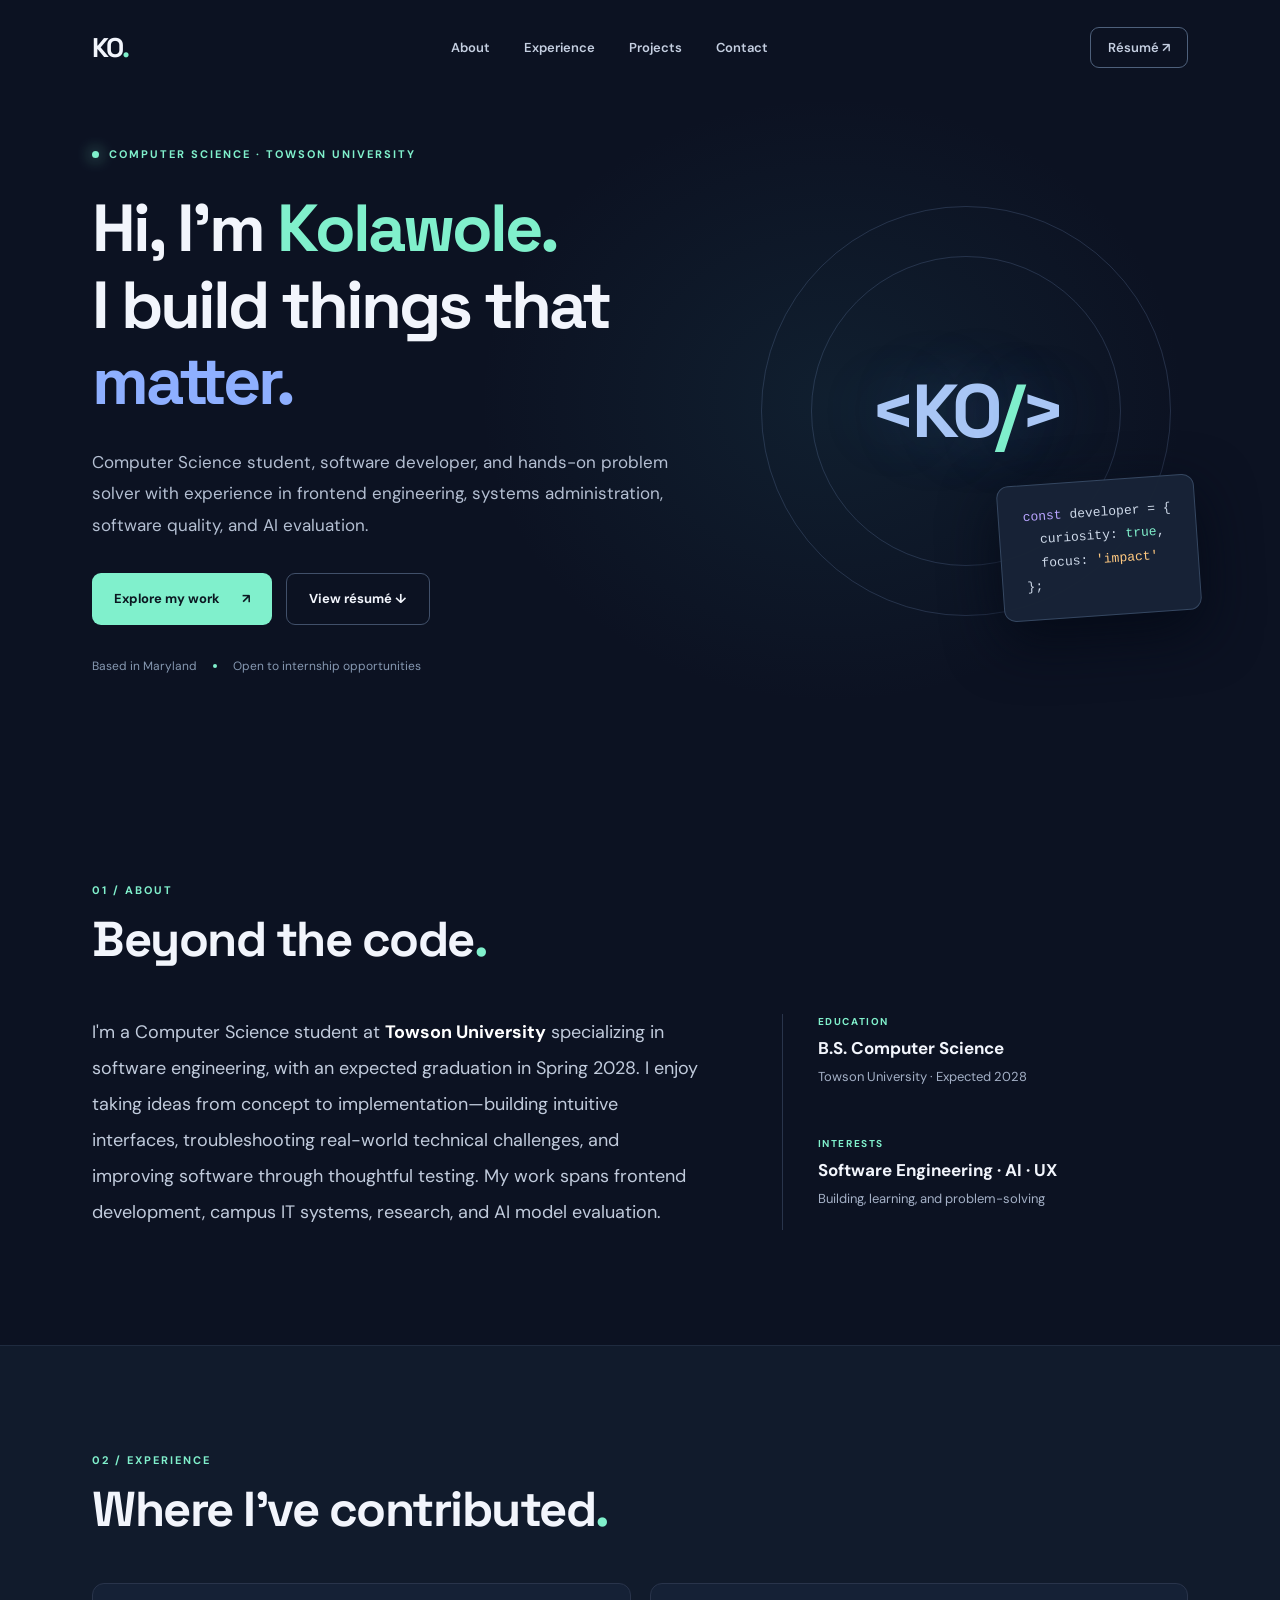
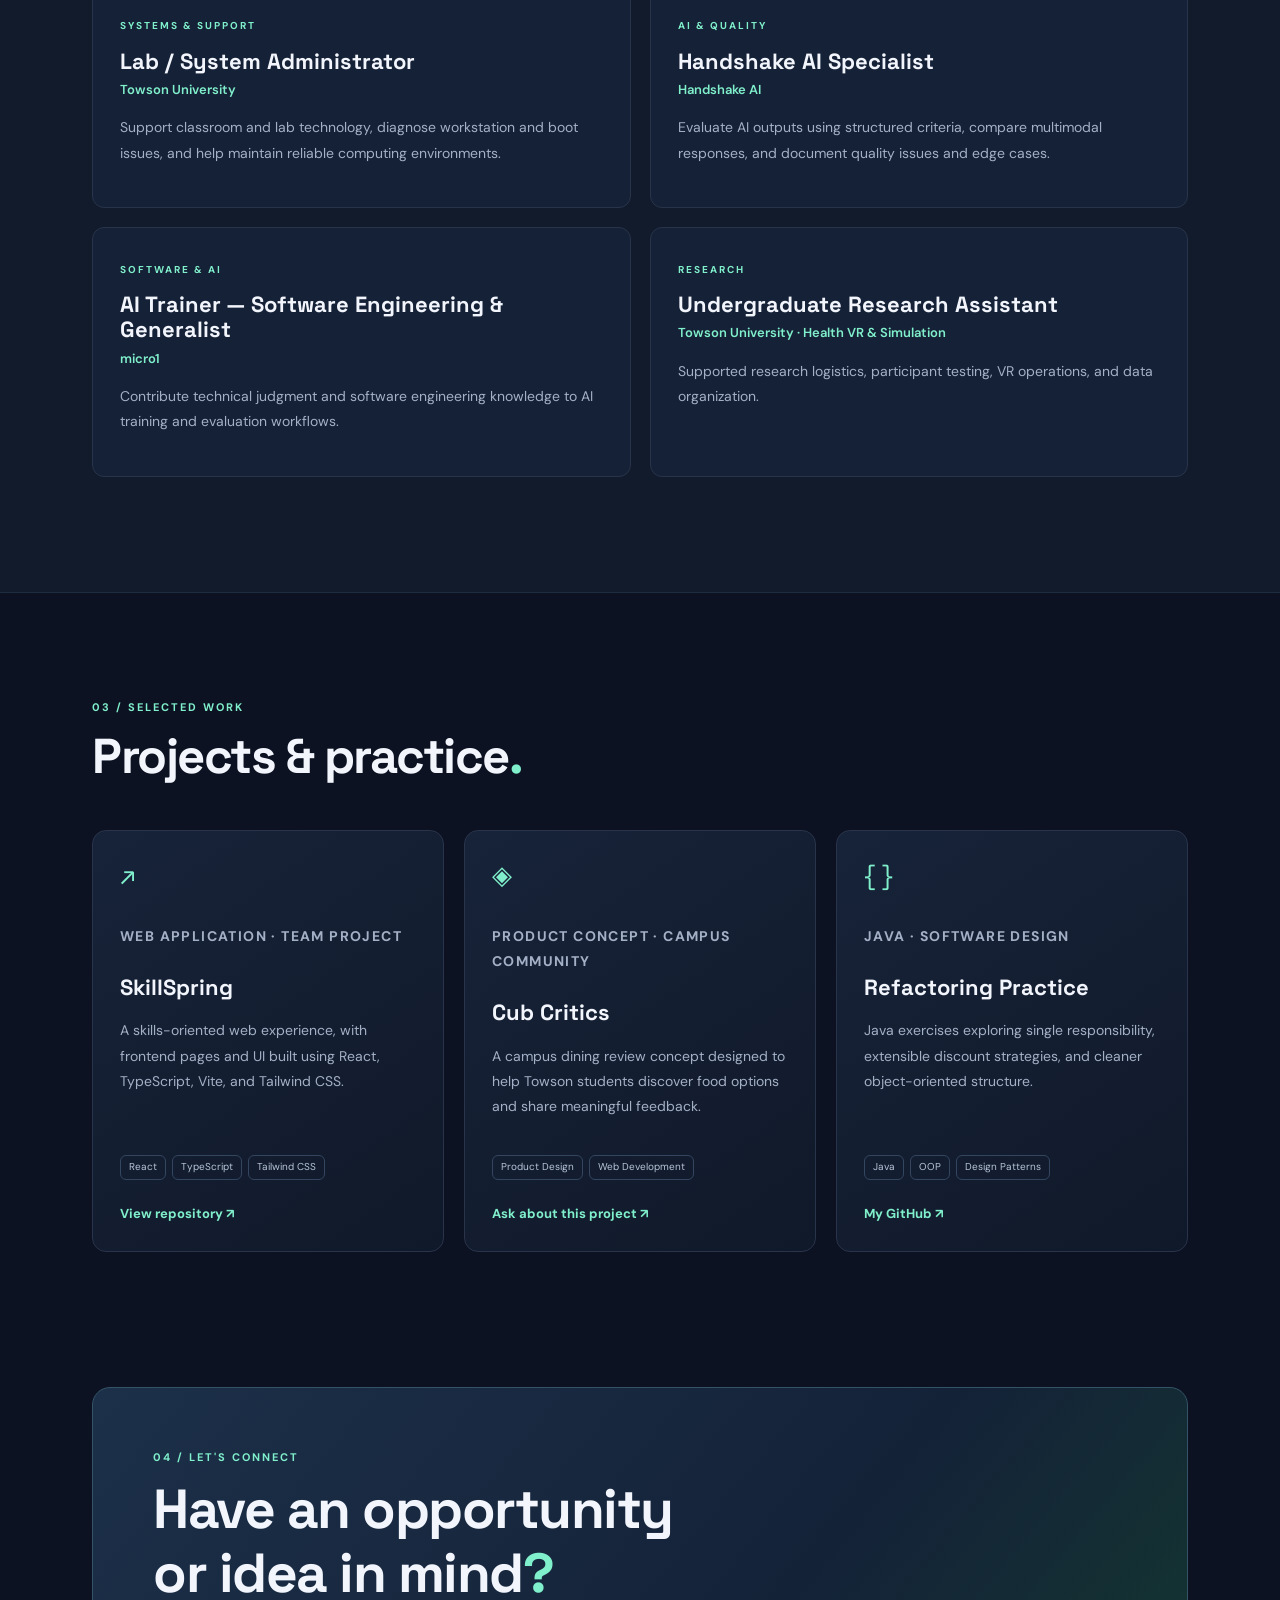
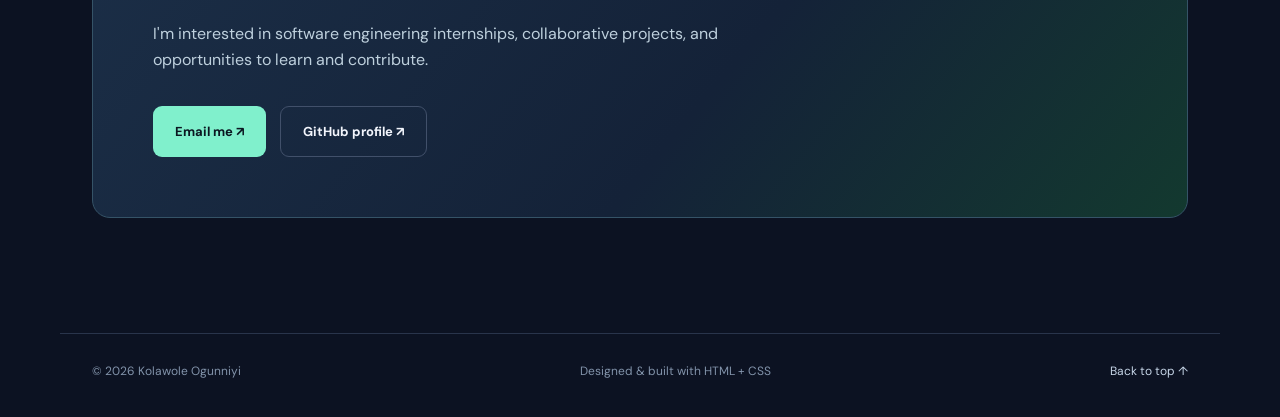
==== index.html @ 3bb537b7 "Add files via upload" ====
<!doctype html>
<html lang="en">
<head>
  <meta charset="UTF-8" />
  <meta name="viewport" content="width=device-width, initial-scale=1.0" />
  <meta name="description" content="Portfolio of Kolawole Ogunniyi, computer science student and software developer at Towson University." />
  <meta name="theme-color" content="#0c1222" />
  <title>Kolawole Ogunniyi | Software Developer</title>
  <link rel="stylesheet" href="styles.css" />
</head>
<body>
  <div class="background-glow" aria-hidden="true"></div>
  <header class="nav wrap">
    <a class="brand" href="#home"><span class="brand-mark">KO<span class="dot">.</span></span></a>
    <nav aria-label="Main navigation">
      <a href="#about">About</a><a href="#experience">Experience</a><a href="#projects">Projects</a><a href="#contact">Contact</a>
    </nav>
    <a class="nav-resume" href="Kolawole_Ogunniyi_Resume.pdf" target="_blank" rel="noopener">Résumé ↗</a>
  </header>
  <main id="home">
    <section class="hero wrap">
      <div class="hero-content">
        <div class="eyebrow"><span class="status-dot"></span> COMPUTER SCIENCE · TOWSON UNIVERSITY</div>
        <h1>Hi, I'm <span>Kolawole.</span><br />I build things that <em>matter.</em></h1>
        <p class="lead">Computer Science student, software developer, and hands-on problem solver with experience in frontend engineering, systems administration, software quality, and AI evaluation.</p>
        <div class="actions"><a class="primary" href="#projects">Explore my work <span>↗</span></a><a class="secondary" href="Kolawole_Ogunniyi_Resume.pdf" target="_blank" rel="noopener">View résumé ↓</a></div>
        <div class="hero-meta"><span>Based in Maryland</span><span class="sep"></span><span>Open to internship opportunities</span></div>
      </div>
      <div class="hero-art" aria-hidden="true"><div class="orbit orbit-one"></div><div class="orbit orbit-two"></div><div class="monogram">&lt;KO<span>/</span>&gt;</div><div class="code-card"><span class="code-purple">const</span> developer = {<br>&nbsp;&nbsp;curiosity: <span class="code-green">true</span>,<br>&nbsp;&nbsp;focus: <span class="code-yellow">'impact'</span><br>};</div></div>
    </section>
    <section id="about" class="section wrap"><div class="section-heading"><div class="kicker">01 / ABOUT</div><h2>Beyond the code<span class="accent">.</span></h2></div><div class="about-grid"><p class="about-copy">I'm a Computer Science student at <strong>Towson University</strong> specializing in software engineering, with an expected graduation in Spring 2028. I enjoy taking ideas from concept to implementation—building intuitive interfaces, troubleshooting real-world technical challenges, and improving software through thoughtful testing. My work spans frontend development, campus IT systems, research, and AI model evaluation.</p><div class="facts"><div><span>EDUCATION</span><strong>B.S. Computer Science</strong><small>Towson University · Expected 2028</small></div><div><span>INTERESTS</span><strong>Software Engineering · AI · UX</strong><small>Building, learning, and problem-solving</small></div></div></div></section>
    <section id="experience" class="section section-tinted"><div class="wrap"><div class="section-heading"><div class="kicker">02 / EXPERIENCE</div><h2>Where I've contributed<span class="accent">.</span></h2></div><div class="timeline"><article class="timeline-item"><span class="item-tag">SYSTEMS & SUPPORT</span><h3>Lab / System Administrator</h3><p class="org">Towson University</p><p>Support classroom and lab technology, diagnose workstation and boot issues, and help maintain reliable computing environments.</p></article><article class="timeline-item"><span class="item-tag">AI & QUALITY</span><h3>Handshake AI Specialist</h3><p class="org">Handshake AI</p><p>Evaluate AI outputs using structured criteria, compare multimodal responses, and document quality issues and edge cases.</p></article><article class="timeline-item"><span class="item-tag">SOFTWARE & AI</span><h3>AI Trainer — Software Engineering & Generalist</h3><p class="org">micro1</p><p>Contribute technical judgment and software engineering knowledge to AI training and evaluation workflows.</p></article><article class="timeline-item"><span class="item-tag">RESEARCH</span><h3>Undergraduate Research Assistant</h3><p class="org">Towson University · Health VR & Simulation</p><p>Supported research logistics, participant testing, VR operations, and data organization.</p></article></div></div></section>
    <section id="projects" class="section wrap"><div class="section-heading"><div class="kicker">03 / SELECTED WORK</div><h2>Projects & practice<span class="accent">.</span></h2></div><div class="project-grid"><article class="project-card"><div class="project-icon">↗</div><p class="project-type">WEB APPLICATION · TEAM PROJECT</p><h3>SkillSpring</h3><p>A skills-oriented web experience, with frontend pages and UI built using React, TypeScript, Vite, and Tailwind CSS.</p><div class="pills"><span>React</span><span>TypeScript</span><span>Tailwind CSS</span></div><a href="https://github.com/Tornikeigrok/COSC484-skillspring" target="_blank" rel="noopener noreferrer">View repository ↗</a></article><article class="project-card"><div class="project-icon">◈</div><p class="project-type">PRODUCT CONCEPT · CAMPUS COMMUNITY</p><h3>Cub Critics</h3><p>A campus dining review concept designed to help Towson students discover food options and share meaningful feedback.</p><div class="pills"><span>Product Design</span><span>Web Development</span></div><a href="mailto:kolaisaacogunniyi@gmail.com?subject=Cub%20Critics%20Project">Ask about this project ↗</a></article><article class="project-card"><div class="project-icon">{ }</div><p class="project-type">JAVA · SOFTWARE DESIGN</p><h3>Refactoring Practice</h3><p>Java exercises exploring single responsibility, extensible discount strategies, and cleaner object-oriented structure.</p><div class="pills"><span>Java</span><span>OOP</span><span>Design Patterns</span></div><a href="https://github.com/ko449-wq" target="_blank" rel="noopener noreferrer">My GitHub ↗</a></article></div></section>
    <section class="section wrap contact-section" id="contact"><div class="contact-panel"><div class="kicker">04 / LET'S CONNECT</div><h2>Have an opportunity<br />or idea in mind<span class="accent">?</span></h2><p>I'm interested in software engineering internships, collaborative projects, and opportunities to learn and contribute.</p><div class="actions"><a class="primary" href="mailto:kolaisaacogunniyi@gmail.com">Email me ↗</a><a class="secondary" href="https://github.com/ko449-wq" target="_blank" rel="noopener noreferrer">GitHub profile ↗</a></div></div></section>
  </main><footer class="footer wrap"><span>© 2026 Kolawole Ogunniyi</span><span>Designed & built with HTML + CSS</span><a href="#home">Back to top ↑</a></footer>
</body>
</html>
---- styles.css ----
@import url('https://fonts.googleapis.com/css2?family=DM+Sans:wght@400;500;600;700&family=Space+Grotesk:wght@400;500;600;700&display=swap');
:root{color-scheme:dark;--bg:#0c1222;--surface:#141e31;--border:#29344b;--text:#f2f5fc;--muted:#a4b0c6;--accent:#80f0cc;--blue:#8eafff}*{box-sizing:border-box}html{scroll-behavior:smooth}body{margin:0;background:var(--bg);color:var(--text);font-family:'DM Sans',sans-serif;line-height:1.65}a{color:inherit;text-decoration:none}a:focus-visible{outline:2px solid var(--accent);outline-offset:5px}.wrap{max-width:1160px;padding:0 32px;margin:auto}.background-glow{position:absolute;left:35%;top:70px;width:60vw;height:660px;pointer-events:none;background:radial-gradient(ellipse at center,rgba(40,105,123,.15),transparent 65%);z-index:-1}.nav{height:95px;display:flex;align-items:center;justify-content:space-between;gap:28px}.brand-mark{font:700 27px 'Space Grotesk',sans-serif;letter-spacing:-2px}.dot,.accent{color:var(--accent)}nav{display:flex;gap:34px}nav a,.nav-resume{font-size:13px;font-weight:600;color:#c5cfe1;transition:color .2s}nav a:hover,.nav-resume:hover{color:var(--accent)}.nav-resume{padding:9px 17px;border:1px solid #4e607b;border-radius:9px}.hero{min-height:650px;display:grid;grid-template-columns:1.16fr .84fr;align-items:center;gap:40px;padding-top:50px;padding-bottom:100px}.eyebrow,.kicker,.item-tag,.project-type{font-size:11px;letter-spacing:2px;font-weight:700;color:var(--accent)}.eyebrow{display:flex;align-items:center;gap:10px}.status-dot{width:7px;height:7px;background:var(--accent);border-radius:100%;box-shadow:0 0 15px var(--accent)}h1,h2,h3{font-family:'Space Grotesk',sans-serif;line-height:1.15}h1{font-size:clamp(43px,5.2vw,72px);letter-spacing:-3px;margin:27px 0}h1 span{color:var(--accent)}h1 em{font-style:normal;color:var(--blue)}.lead{color:#b4bfd2;max-width:650px;font-size:17px;line-height:1.85}.actions{display:flex;flex-wrap:wrap;gap:14px;margin-top:32px}.primary,.secondary{display:inline-flex;align-items:center;justify-content:center;gap:22px;padding:14px 22px;border-radius:9px;font-size:13px;font-weight:700;transition:transform .2s}.primary{background:var(--accent);color:#0b1721}.secondary{border:1px solid #41506a;color:var(--text)}.primary:hover,.secondary:hover{transform:translateY(-3px)}.hero-meta{margin-top:32px;display:flex;gap:16px;align-items:center;font-size:12px;color:#8698b1}.sep{width:4px;height:4px;background:var(--accent);border-radius:50%}.hero-art{height:380px;position:relative;display:grid;place-items:center}.orbit{position:absolute;border:1px solid rgba(137,167,221,.2);border-radius:50%;aspect-ratio:1}.orbit-one{width:310px}.orbit-two{width:410px}.monogram{font:700 75px 'Space Grotesk',sans-serif;color:#a9c6f5;letter-spacing:-5px;text-shadow:0 0 65px rgba(100,165,244,.25)}.monogram span{color:var(--accent)}.code-card{position:absolute;right:-10px;bottom:-15px;padding:20px 24px;border:1px solid #354761;background:rgba(24,35,55,.98);border-radius:12px;box-shadow:0 20px 55px #050b18;font:13px/1.8 monospace;color:#ced9e9;transform:rotate(-4deg)}.code-purple{color:#b9a4ff}.code-green{color:#80f0cc}.code-yellow{color:#ffc980}.section{padding-top:105px;padding-bottom:115px}.section-heading{margin-bottom:46px}h2{font-size:clamp(32px,4vw,49px);letter-spacing:-1.5px;margin:12px 0}.about-grid{display:grid;grid-template-columns:1.2fr .8fr;gap:80px}.about-copy{font-size:18px;color:#c1cbdc;line-height:2;margin:0}.about-copy strong{color:white}.facts{border-left:1px solid var(--border);padding-left:35px;display:grid;gap:28px}.facts div{display:flex;flex-direction:column;gap:4px}.facts span{font-size:10px;letter-spacing:1.6px;color:var(--accent);font-weight:700}.facts strong{font-size:17px}.facts small{font-size:13px;color:var(--muted)}.section-tinted{background:#111b2c;border-top:1px solid #1f2b3f;border-bottom:1px solid #1f2b3f}.timeline{display:grid;grid-template-columns:repeat(2,minmax(0,1fr));gap:19px}.timeline-item{padding:27px;border:1px solid var(--border);border-radius:12px;background:#152136}.item-tag{font-size:10px}.timeline h3,.project-card h3{font-size:22px;margin:11px 0 4px}.org{color:var(--accent)!important;font-weight:600!important;margin:0 0 14px!important;font-size:13px!important}.timeline p,.project-card p{color:var(--muted);font-size:14px;line-height:1.8}.project-grid{display:grid;grid-template-columns:repeat(3,minmax(0,1fr));gap:20px}.project-card{min-height:380px;border:1px solid var(--border);border-radius:14px;padding:27px;display:flex;flex-direction:column;background:linear-gradient(145deg,#172339,#101929)}.project-icon{font:26px 'Space Grotesk',sans-serif;color:var(--accent);margin-bottom:18px}.project-type{font-size:9px;letter-spacing:1.4px}.project-card h3{margin-top:12px}.project-card .pills{display:flex;flex-wrap:wrap;gap:6px;margin-top:auto;padding-top:22px}.pills span{border:1px solid #344560;border-radius:6px;padding:3px 8px;font-size:10px;color:#b8c5d9}.project-card>a{font-size:13px;font-weight:700;color:var(--accent);margin-top:23px}.contact-section{padding-top:20px}.contact-panel{padding:60px;background:linear-gradient(130deg,#1c3049,#142238 60%,#13392f);border:1px solid #355367;border-radius:18px}.contact-panel h2{font-size:clamp(34px,4.3vw,56px)}.contact-panel p{max-width:620px;color:#bed0dd}.footer{border-top:1px solid var(--border);padding-top:28px;padding-bottom:35px;display:flex;justify-content:space-between;gap:18px;color:#8293aa;font-size:12px}.footer a{color:#c6d5e7}@media(max-width:850px){.hero{grid-template-columns:1fr;padding-top:45px}.hero-art{height:250px}.orbit-one{width:220px}.orbit-two{width:290px}.monogram{font-size:55px}.code-card{right:8%;bottom:-18px;font-size:11px}.about-grid{grid-template-columns:1fr;gap:32px}.facts{border-left:0;border-top:1px solid var(--border);padding-left:0;padding-top:24px}.project-grid{grid-template-columns:1fr}.project-card{min-height:300px}}@media(max-width:580px){.wrap{padding-left:20px;padding-right:20px}.nav{height:auto;padding-top:20px;padding-bottom:20px;flex-wrap:wrap}nav{order:3;width:100%;justify-content:space-between;gap:12px}.nav-resume{margin-left:auto}.hero{padding-top:25px;padding-bottom:70px}h1{letter-spacing:-2px}.lead{font-size:15px}.hero-art{display:none}.section{padding-top:72px;padding-bottom:80px}.timeline{grid-template-columns:1fr}.contact-panel{padding:29px}.footer{flex-wrap:wrap}}
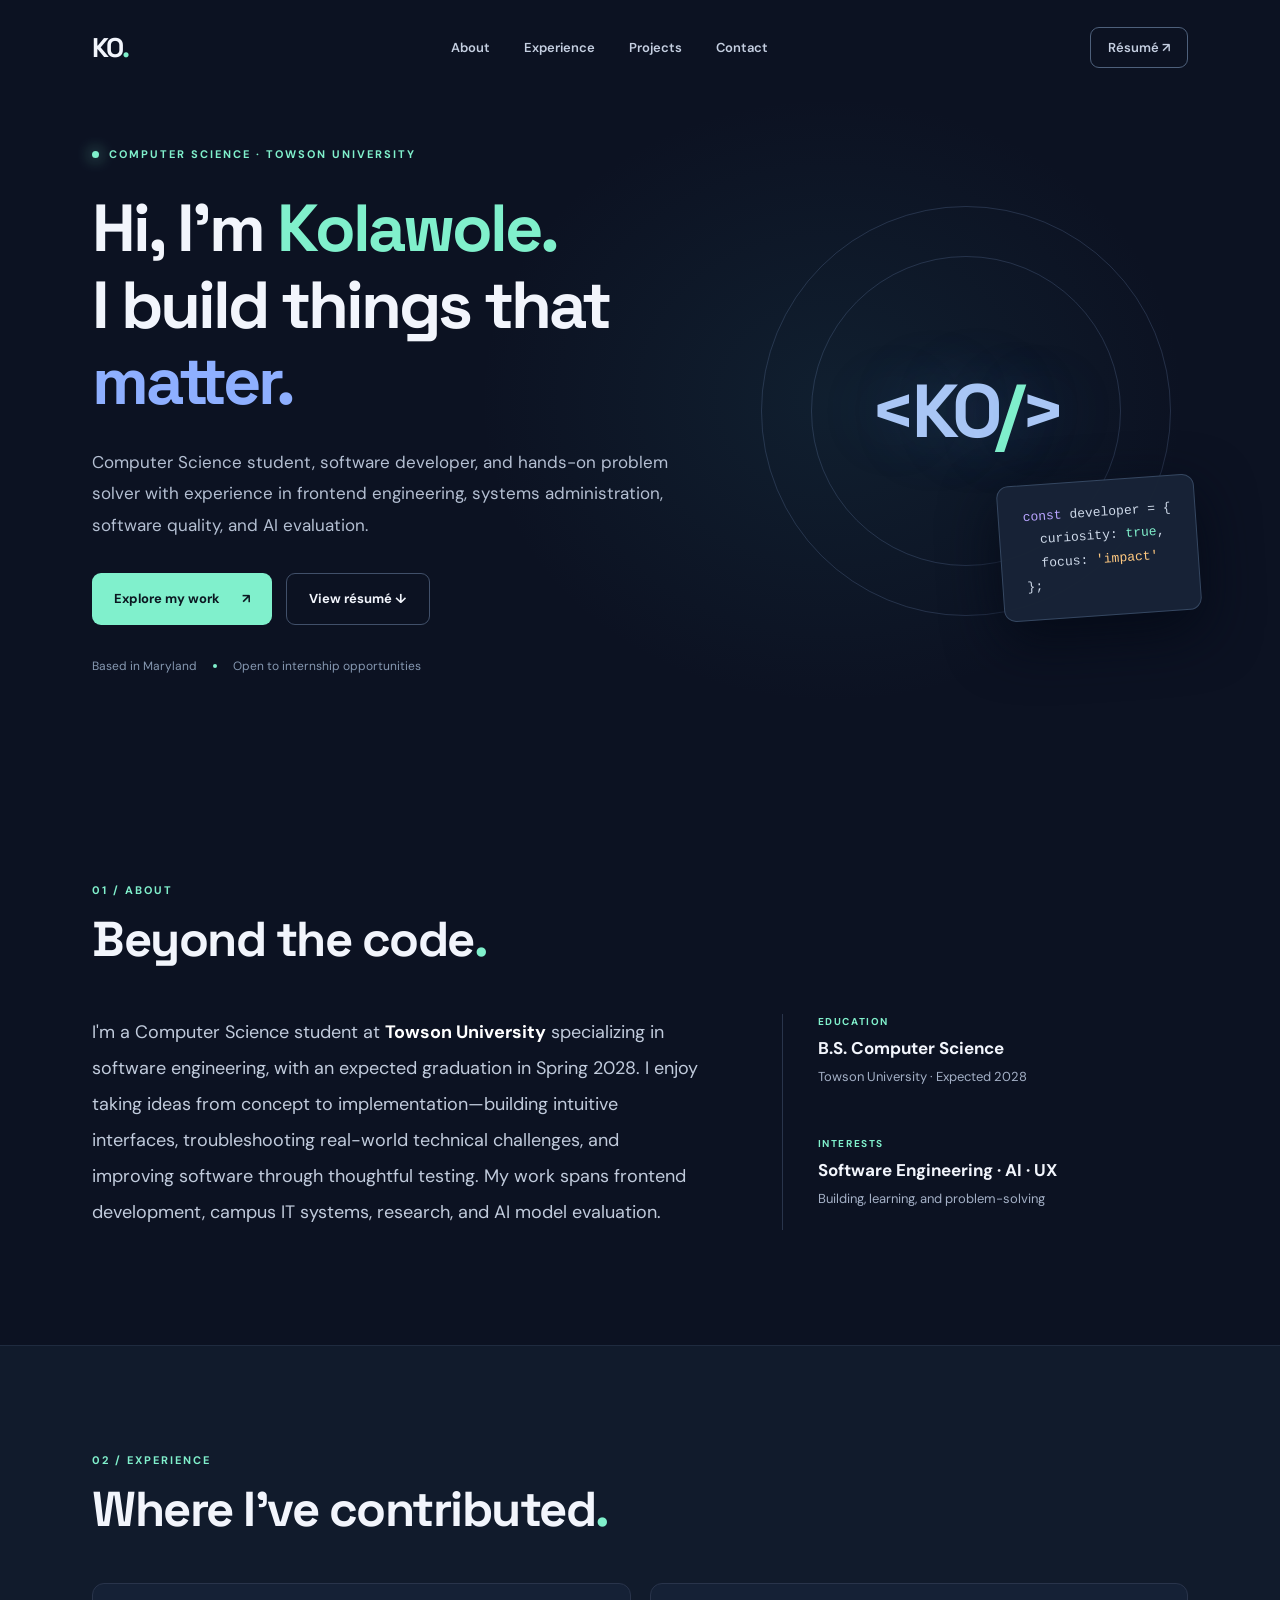
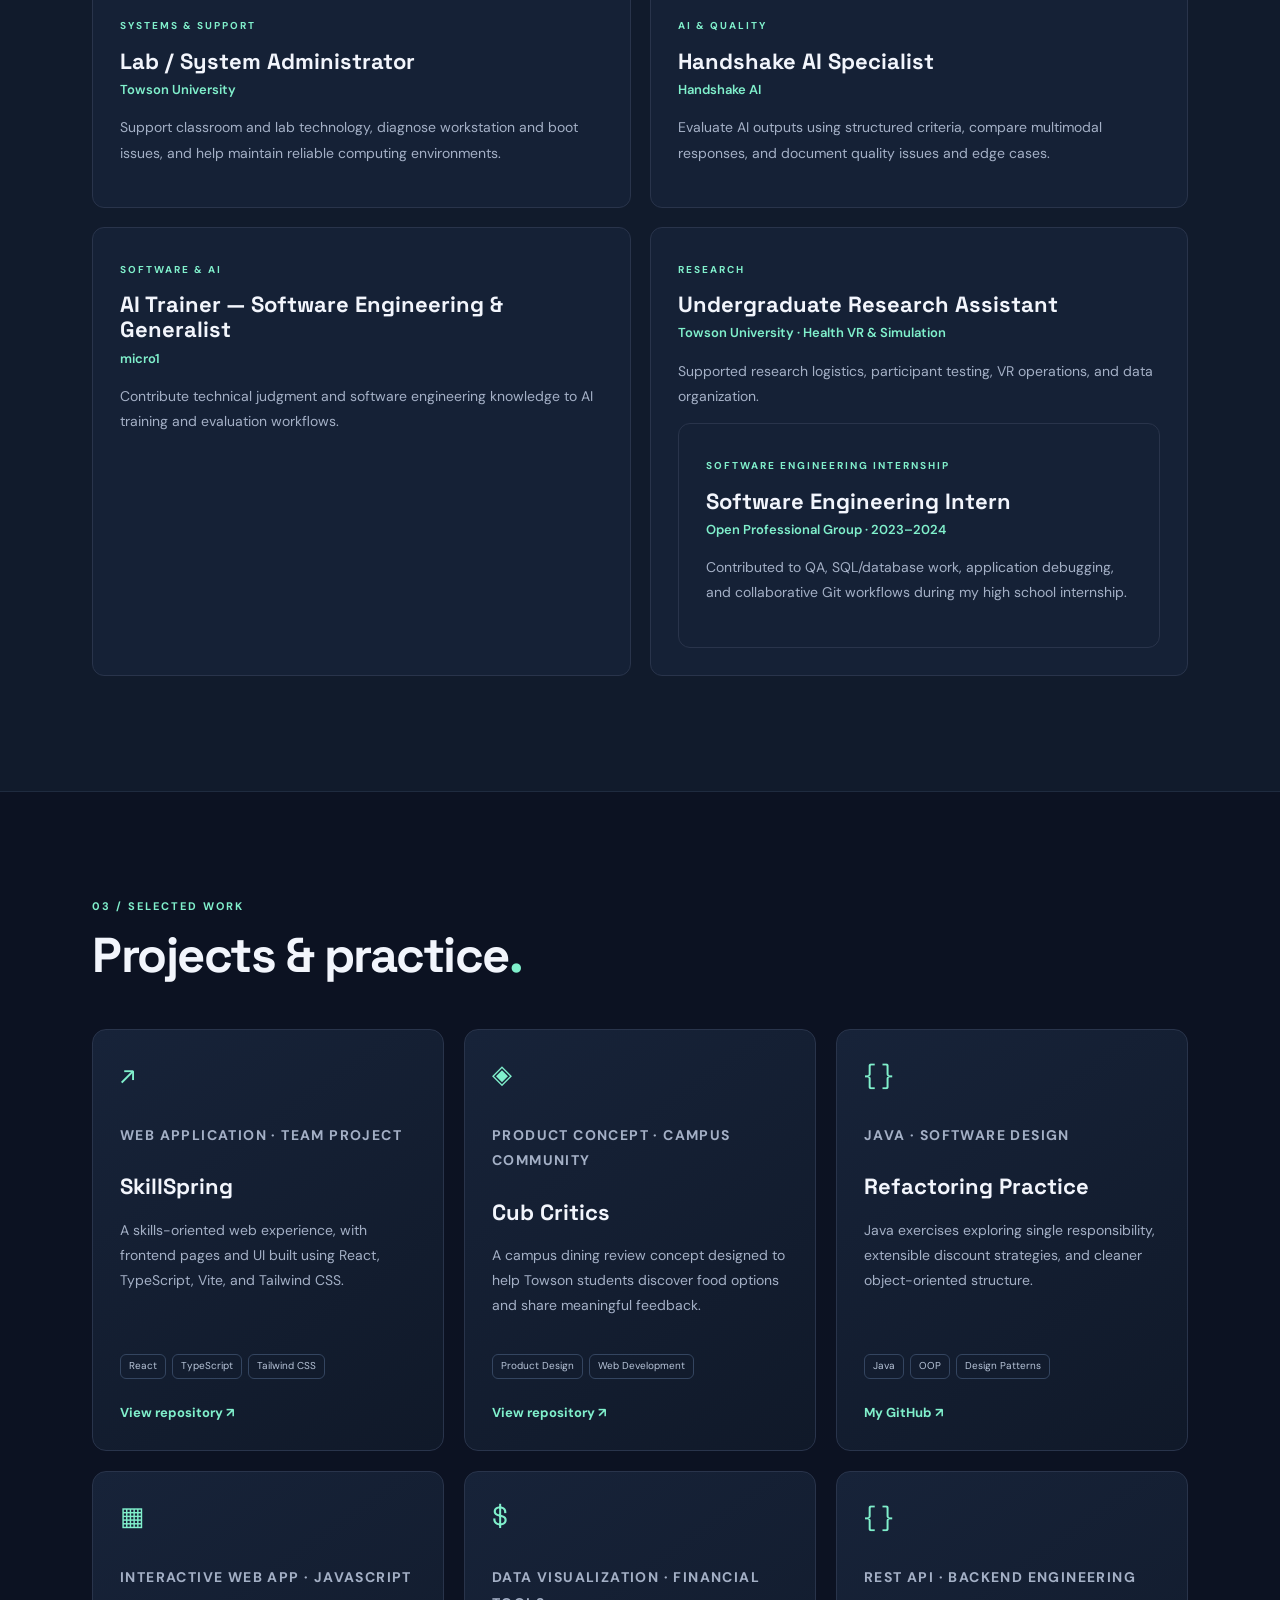
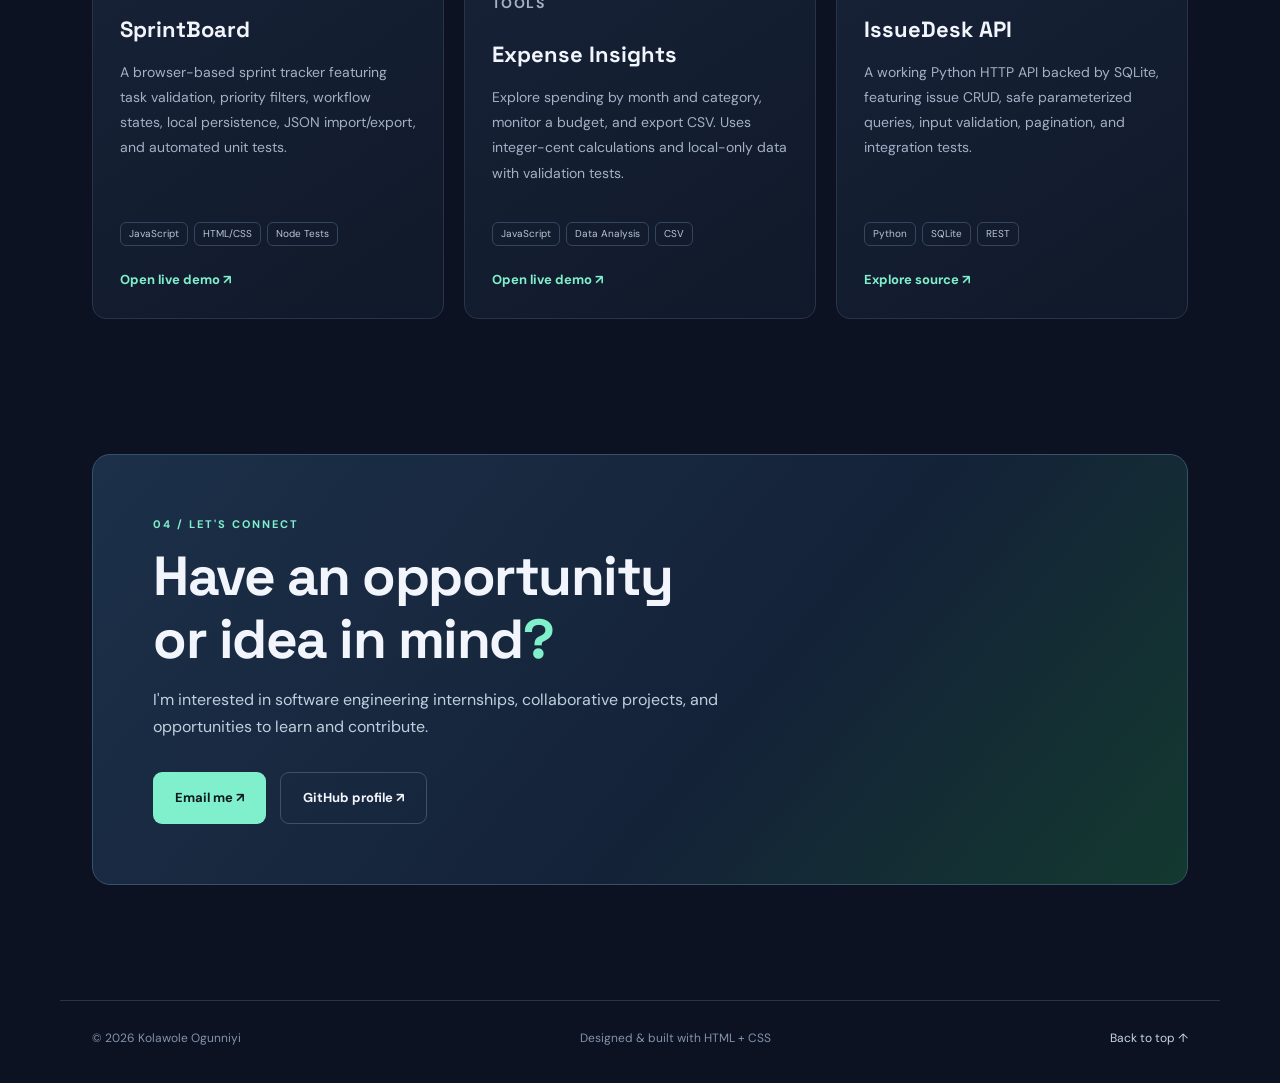
==== commit 0acf3f34: "Add tested software engineering portfolio labs and featured project links" ====
--- a/index.html
+++ b/index.html
@@ -29,8 +29,8 @@
       <div class="hero-art" aria-hidden="true"><div class="orbit orbit-one"></div><div class="orbit orbit-two"></div><div class="monogram">&lt;KO<span>/</span>&gt;</div><div class="code-card"><span class="code-purple">const</span> developer = {<br>&nbsp;&nbsp;curiosity: <span class="code-green">true</span>,<br>&nbsp;&nbsp;focus: <span class="code-yellow">'impact'</span><br>};</div></div>
     </section>
     <section id="about" class="section wrap"><div class="section-heading"><div class="kicker">01 / ABOUT</div><h2>Beyond the code<span class="accent">.</span></h2></div><div class="about-grid"><p class="about-copy">I'm a Computer Science student at <strong>Towson University</strong> specializing in software engineering, with an expected graduation in Spring 2028. I enjoy taking ideas from concept to implementation—building intuitive interfaces, troubleshooting real-world technical challenges, and improving software through thoughtful testing. My work spans frontend development, campus IT systems, research, and AI model evaluation.</p><div class="facts"><div><span>EDUCATION</span><strong>B.S. Computer Science</strong><small>Towson University · Expected 2028</small></div><div><span>INTERESTS</span><strong>Software Engineering · AI · UX</strong><small>Building, learning, and problem-solving</small></div></div></div></section>
-    <section id="experience" class="section section-tinted"><div class="wrap"><div class="section-heading"><div class="kicker">02 / EXPERIENCE</div><h2>Where I've contributed<span class="accent">.</span></h2></div><div class="timeline"><article class="timeline-item"><span class="item-tag">SYSTEMS & SUPPORT</span><h3>Lab / System Administrator</h3><p class="org">Towson University</p><p>Support classroom and lab technology, diagnose workstation and boot issues, and help maintain reliable computing environments.</p></article><article class="timeline-item"><span class="item-tag">AI & QUALITY</span><h3>Handshake AI Specialist</h3><p class="org">Handshake AI</p><p>Evaluate AI outputs using structured criteria, compare multimodal responses, and document quality issues and edge cases.</p></article><article class="timeline-item"><span class="item-tag">SOFTWARE & AI</span><h3>AI Trainer — Software Engineering & Generalist</h3><p class="org">micro1</p><p>Contribute technical judgment and software engineering knowledge to AI training and evaluation workflows.</p></article><article class="timeline-item"><span class="item-tag">RESEARCH</span><h3>Undergraduate Research Assistant</h3><p class="org">Towson University · Health VR & Simulation</p><p>Supported research logistics, participant testing, VR operations, and data organization.</p></article></div></div></section>
-    <section id="projects" class="section wrap"><div class="section-heading"><div class="kicker">03 / SELECTED WORK</div><h2>Projects & practice<span class="accent">.</span></h2></div><div class="project-grid"><article class="project-card"><div class="project-icon">↗</div><p class="project-type">WEB APPLICATION · TEAM PROJECT</p><h3>SkillSpring</h3><p>A skills-oriented web experience, with frontend pages and UI built using React, TypeScript, Vite, and Tailwind CSS.</p><div class="pills"><span>React</span><span>TypeScript</span><span>Tailwind CSS</span></div><a href="https://github.com/Tornikeigrok/COSC484-skillspring" target="_blank" rel="noopener noreferrer">View repository ↗</a></article><article class="project-card"><div class="project-icon">◈</div><p class="project-type">PRODUCT CONCEPT · CAMPUS COMMUNITY</p><h3>Cub Critics</h3><p>A campus dining review concept designed to help Towson students discover food options and share meaningful feedback.</p><div class="pills"><span>Product Design</span><span>Web Development</span></div><a href="mailto:kolaisaacogunniyi@gmail.com?subject=Cub%20Critics%20Project">Ask about this project ↗</a></article><article class="project-card"><div class="project-icon">{ }</div><p class="project-type">JAVA · SOFTWARE DESIGN</p><h3>Refactoring Practice</h3><p>Java exercises exploring single responsibility, extensible discount strategies, and cleaner object-oriented structure.</p><div class="pills"><span>Java</span><span>OOP</span><span>Design Patterns</span></div><a href="https://github.com/ko449-wq" target="_blank" rel="noopener noreferrer">My GitHub ↗</a></article></div></section>
+    <section id="experience" class="section section-tinted"><div class="wrap"><div class="section-heading"><div class="kicker">02 / EXPERIENCE</div><h2>Where I've contributed<span class="accent">.</span></h2></div><div class="timeline"><article class="timeline-item"><span class="item-tag">SYSTEMS & SUPPORT</span><h3>Lab / System Administrator</h3><p class="org">Towson University</p><p>Support classroom and lab technology, diagnose workstation and boot issues, and help maintain reliable computing environments.</p></article><article class="timeline-item"><span class="item-tag">AI & QUALITY</span><h3>Handshake AI Specialist</h3><p class="org">Handshake AI</p><p>Evaluate AI outputs using structured criteria, compare multimodal responses, and document quality issues and edge cases.</p></article><article class="timeline-item"><span class="item-tag">SOFTWARE & AI</span><h3>AI Trainer — Software Engineering & Generalist</h3><p class="org">micro1</p><p>Contribute technical judgment and software engineering knowledge to AI training and evaluation workflows.</p></article><article class="timeline-item"><span class="item-tag">RESEARCH</span><h3>Undergraduate Research Assistant</h3><p class="org">Towson University · Health VR & Simulation</p><p>Supported research logistics, participant testing, VR operations, and data organization.</p><article class="timeline-item"><span class="item-tag">SOFTWARE ENGINEERING INTERNSHIP</span><h3>Software Engineering Intern</h3><p class="org">Open Professional Group · 2023–2024</p><p>Contributed to QA, SQL/database work, application debugging, and collaborative Git workflows during my high school internship.</p></article></div></div></section>
+    <section id="projects" class="section wrap"><div class="section-heading"><div class="kicker">03 / SELECTED WORK</div><h2>Projects & practice<span class="accent">.</span></h2></div><div class="project-grid"><article class="project-card"><div class="project-icon">↗</div><p class="project-type">WEB APPLICATION · TEAM PROJECT</p><h3>SkillSpring</h3><p>A skills-oriented web experience, with frontend pages and UI built using React, TypeScript, Vite, and Tailwind CSS.</p><div class="pills"><span>React</span><span>TypeScript</span><span>Tailwind CSS</span></div><a href="https://github.com/Tornikeigrok/COSC484-skillspring" target="_blank" rel="noopener noreferrer">View repository ↗</a></article><article class="project-card"><div class="project-icon">◈</div><p class="project-type">PRODUCT CONCEPT · CAMPUS COMMUNITY</p><h3>Cub Critics</h3><p>A campus dining review concept designed to help Towson students discover food options and share meaningful feedback.</p><div class="pills"><span>Product Design</span><span>Web Development</span></div><a href="https://github.com/ko449-wq/Cub-Critics" target="_blank" rel="noopener noreferrer">View repository ↗</a></article><article class="project-card"><div class="project-icon">{ }</div><p class="project-type">JAVA · SOFTWARE DESIGN</p><h3>Refactoring Practice</h3><p>Java exercises exploring single responsibility, extensible discount strategies, and cleaner object-oriented structure.</p><div class="pills"><span>Java</span><span>OOP</span><span>Design Patterns</span></div><a href="https://github.com/ko449-wq" target="_blank" rel="noopener noreferrer">My GitHub ↗</a></article><article class="project-card"><div class="project-icon">▦</div><p class="project-type">INTERACTIVE WEB APP · JAVASCRIPT</p><h3>SprintBoard</h3><p>A browser-based sprint tracker featuring task validation, priority filters, workflow states, local persistence, JSON import/export, and automated unit tests.</p><div class="pills"><span>JavaScript</span><span>HTML/CSS</span><span>Node Tests</span></div><a href="projects/sprintboard/">Open live demo ↗</a></article><article class="project-card"><div class="project-icon">$</div><p class="project-type">DATA VISUALIZATION · FINANCIAL TOOLS</p><h3>Expense Insights</h3><p>Explore spending by month and category, monitor a budget, and export CSV. Uses integer-cent calculations and local-only data with validation tests.</p><div class="pills"><span>JavaScript</span><span>Data Analysis</span><span>CSV</span></div><a href="projects/expense-insights/">Open live demo ↗</a></article><article class="project-card"><div class="project-icon">{ }</div><p class="project-type">REST API · BACKEND ENGINEERING</p><h3>IssueDesk API</h3><p>A working Python HTTP API backed by SQLite, featuring issue CRUD, safe parameterized queries, input validation, pagination, and integration tests.</p><div class="pills"><span>Python</span><span>SQLite</span><span>REST</span></div><a href="https://github.com/ko449-wq/ko449-wq.github.io/tree/main/projects/issue-desk-api" target="_blank" rel="noopener noreferrer">Explore source ↗</a></article></div></section>
     <section class="section wrap contact-section" id="contact"><div class="contact-panel"><div class="kicker">04 / LET'S CONNECT</div><h2>Have an opportunity<br />or idea in mind<span class="accent">?</span></h2><p>I'm interested in software engineering internships, collaborative projects, and opportunities to learn and contribute.</p><div class="actions"><a class="primary" href="mailto:kolaisaacogunniyi@gmail.com">Email me ↗</a><a class="secondary" href="https://github.com/ko449-wq" target="_blank" rel="noopener noreferrer">GitHub profile ↗</a></div></div></section>
   </main><footer class="footer wrap"><span>© 2026 Kolawole Ogunniyi</span><span>Designed & built with HTML + CSS</span><a href="#home">Back to top ↑</a></footer>
 </body>
